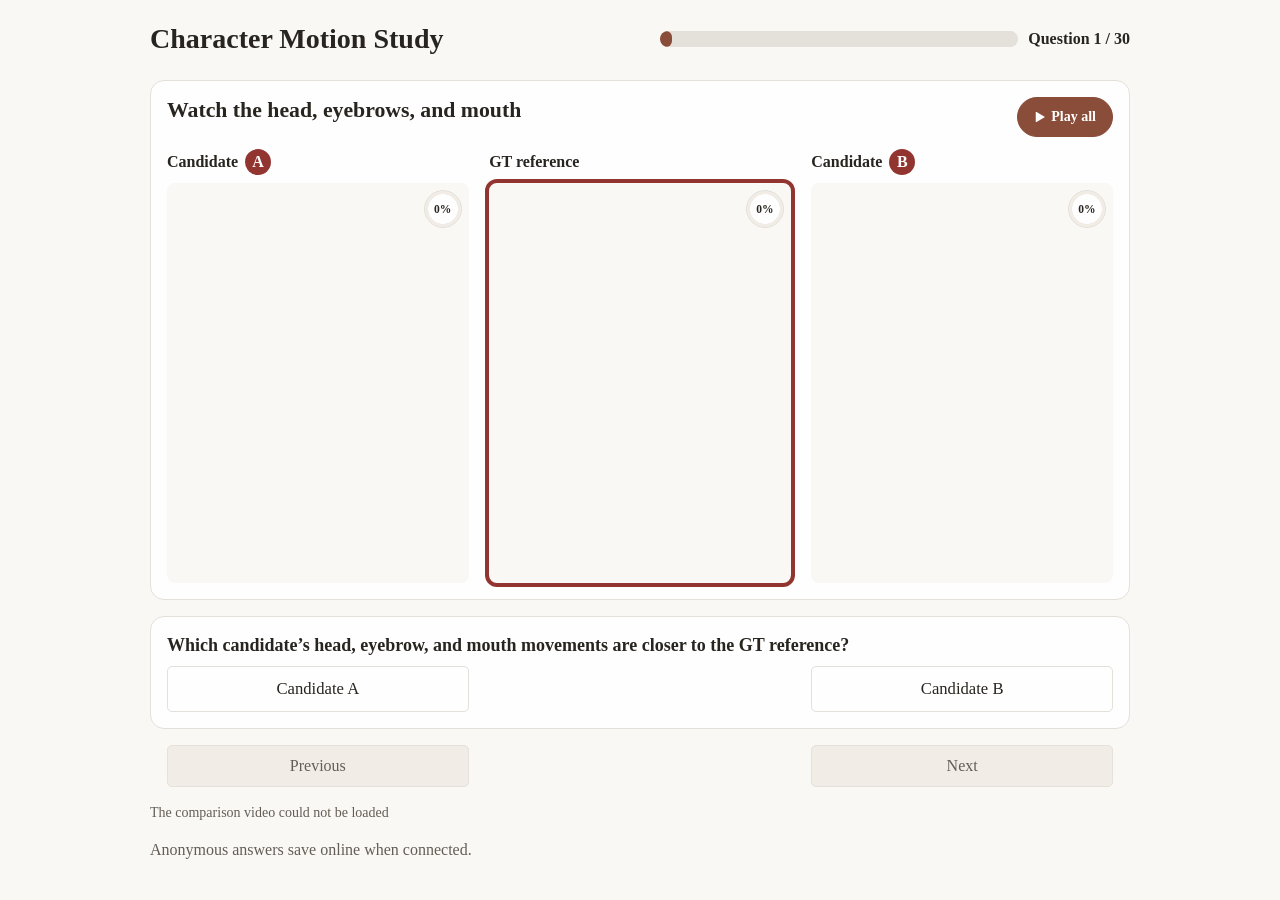
==== index.html @ 1c2cba9b "Place questionnaire navigation outside the answer panel in v23" ====
<!doctype html>
<html lang="en">
<head>
  <meta charset="utf-8">
  <meta name="viewport" content="width=device-width, initial-scale=1">
  <meta name="color-scheme" content="light">
  <title>Character Motion Study</title>
  <link rel="icon" href="data:,">
  <link rel="stylesheet" href="style.css?v=23">
  <script defer src="study-data.js?v=23"></script>
  <script defer src="trios.js?v=23"></script>
  <script defer src="app.js?v=23"></script>
</head>
<body>
  <header class="site-header">
    <div class="page-width header-inner">
      <div class="site-identity">
        <h1>Character Motion Study</h1>
      </div>
      <div id="progress-display" hidden>
        <progress id="progress" class="study-progress" aria-label="Question progress"></progress>
        <span id="progress-count" aria-hidden="true"></span>
      </div>
    </div>
  </header>

  <main class="page-width">
    <section id="trial-screen" class="trial-layout" aria-label="Study question" hidden>
      <section id="candidates" class="panel" aria-label="Videos to judge"></section>
      <section class="panel response-panel" aria-label="Your answer">
        <div id="answers"></div>
      </section>
      <nav class="question-nav" aria-label="Question navigation">
        <button id="previous" class="button" type="button">Previous</button>
        <button id="continue" class="button button-primary" type="button" disabled>Next</button>
      </nav>
      <p id="feedback" class="status" role="status"></p>
    </section>

    <section id="finish-screen" class="panel standalone-panel" aria-labelledby="finish-title" hidden>
      <h2 id="finish-title">Session complete</h2>
      <p id="finish-message" role="status"></p>
      <div class="button-group">
        <button id="download-csv" class="button button-primary" type="button">Download CSV</button>
        <button id="download-json" class="button" type="button">Download JSON</button>
        <button id="new-session" class="button" type="button">Start a new participant</button>
      </div>
    </section>

    <footer class="save-tools">
      <p id="sync-status" role="status"></p>
    </footer>
    <noscript><p>This study needs JavaScript to show the clips and save answers</p></noscript>
  </main>
</body>
</html>
---- style.css ----
:root {
  --panel-padding: 16px;
  color-scheme: light;
  --paper: #faf8f4;
  --card: #fefefe;
  --ink: #28241f;
  --muted: #635d55;
  --line: #e4e0da;
  --line-strong: #b5a798;
  --accent: #894d39;
  --accent-hover: #6d2f20;
  --accent-pale: #f6ede5;
  --neutral-pale: #f1ede6;
  --media-backdrop: #eeebe5;
  --badge-red: #92342f;
  font-family: Georgia, "Times New Roman", serif;
  font-size: 16px;
}

*, *::before, *::after { box-sizing: border-box; }
[hidden] { display: none !important; }
body { margin: 0; color: var(--ink); background: var(--paper); line-height: 1.4; }
button, input, select { font: inherit; }
button:not(:disabled) { cursor: pointer; }
button:disabled { cursor: not-allowed; }
:focus-visible { outline: 2px solid var(--accent); outline-offset: 3px; }
h1, h2, h3, p { margin: 0; }

.page-width { width: min(100% - 48px, 1440px); margin-inline: auto; }
.site-header { padding-top: 10px; }
.header-inner {
  display: flex;
  justify-content: space-between;
  align-items: center;
  gap: 12px 24px;
  min-height: 58px;
}
.site-identity { display: flex; flex-wrap: wrap; align-items: center; gap: 6px 16px; }
.site-identity h1 { font-size: clamp(1.25rem, 2.3vw, 1.75rem); line-height: 1.15; font-weight: 700; }
.mode-badge {
  border: 1px solid #e6cdbc;
  border-radius: 4px;
  padding: 2px 7px;
  background: var(--accent-pale);
  color: var(--accent);
  font-size: .875rem;
}
#progress-display { display: flex; align-items: center; justify-content: flex-end; gap: 10px; margin-inline-start: auto; max-width: 100%; }
#progress-count { white-space: nowrap; font-weight: bold; font-variant-numeric: tabular-nums; }
.study-progress {
  appearance: none; width: clamp(100px, 28vw, 360px); height: 16px;
  border: 0; border-radius: 999px; overflow: hidden; background: var(--line);
}
.study-progress::-webkit-progress-bar { background: var(--line); border-radius: 999px; }
.study-progress::-webkit-progress-value { background: var(--accent); border-radius: 999px; }
.study-progress::-moz-progress-bar { background: var(--accent); border-radius: 999px; }

main.page-width { padding-block: 12px; }
.panel { background: var(--card); border: 1px solid var(--line); border-radius: 14px; padding: var(--panel-padding); }
.standalone-panel { width: min(100%, 620px); padding: clamp(20px, 4vw, 36px); margin: clamp(16px, 10vh, 105px) auto 0; }
.standalone-panel > h2 { font-size: clamp(1.5rem, 3vw, 2rem); margin-bottom: 8px; line-height: 1.2; }
.standalone-panel > p { margin-bottom: 18px; color: var(--muted); }
.setup-fields { display: grid; grid-template-columns: minmax(0, 1fr); gap: 12px; }
.setup-fields label { display: grid; gap: 6px; color: var(--ink); }
.setup-fields :is(input, select) {
  display: block;
  width: 100%;
  min-height: 42px;
  border: 1px solid var(--line-strong);
  border-radius: 5px;
  padding: 8px 10px;
  color: var(--ink);
  background-color: #fff;
}
.setup-fields select {
  appearance: none;
  padding-right: 28px;
  background-image: linear-gradient(45deg, transparent 50%, var(--muted) 50%),
    linear-gradient(135deg, var(--muted) 50%, transparent 50%);
  background-position: right 14px center, right 9px center;
  background-size: 5px 5px;
  background-repeat: no-repeat;
}
#start-status:not(:empty) { margin-top: 12px; }
#start-form .button-group { margin-top: 18px; }

.trial-layout {
  display: grid;
  grid-template-columns: minmax(0, 1fr);
  align-items: start;
  gap: 16px;
}
.guidance-panel { align-self: stretch; display: flex; flex-direction: column; }
.guide-steps { list-style: none; margin: 0; padding: 0; }
.guide-steps > li + li { border-top: 1px solid var(--line); margin-top: 14px; padding-top: 14px; }
.guide-steps h2 { font-size: 1.07rem; line-height: 1.3; }
.step-number { margin-right: .5em; color: var(--accent); }
.guide-steps p { margin-top: 4px; line-height: 1.45; }
.guidance-panel > button { margin-top: 16px; }
.question-content { min-width: 0; align-self: stretch; display: grid; gap: 16px; }
.section-title {
  display: grid; grid-template-columns: minmax(0, 1fr) auto;
  row-gap: 2px; align-items: center; margin-bottom: 12px;
}
.section-title h2 { grid-column: 1; font-size: clamp(1.12rem, 1.7vw, 1.45rem); line-height: 1.25; }
.eyebrow { grid-column: 1; color: var(--accent); font-weight: bold; font-size: .82rem; letter-spacing: .08em; text-transform: uppercase; }
.reference-grid, .actor-views, .candidate-grid { display: grid; gap: 14px; }
.reference-grid, .actor-views { grid-template-columns: repeat(3, minmax(0, 1fr)); }
.candidate-grid { grid-template-columns: repeat(2, minmax(0, 1fr)); }
.candidate-grid--single { grid-template-columns: minmax(0, 480px); justify-content: center; }
.video-card {
  min-width: 0; display: grid; grid-template-columns: 1fr auto;
  grid-template-areas: "label play" "frame frame"; gap: 8px; align-content: start; align-items: center;
}
.candidate-grid .video-card, .actor-group { padding: 10px; border: 1px solid var(--line); border-radius: 10px; }
.video-label { grid-area: label; font-size: 1rem; font-weight: bold; }
.candidate-label { display: flex; gap: 7px; align-items: center; }
.candidate-key {
  display: inline-grid; place-items: center; width: 26px; height: 26px;
  border-radius: 50%; background: var(--badge-red); color: white;
}
.media-frame {
  grid-area: frame; position: relative; width: 100%; aspect-ratio: 196 / 260; align-self: start;
  border-radius: 8px; overflow: hidden; background: var(--paper);
}
.media-frame video { display: block; width: 100%; height: 100%; object-fit: cover; }
.media-frame video:focus-visible { outline-offset: -3px; }
/* The bundled square frames contain a 196 × 260 portrait starting at (58, 0).
   Position the original frame at a uniform scale for both candidates and all views. */
.media-frame--matte video {
  position: absolute; top: 0; left: -29.5918367%;
  width: 163.2653061%; height: auto; max-width: none;
}
.watch-badge {
  --watched: 0%; position: absolute; right: 7px; top: 7px;
  display: grid; place-items: center; width: 38px; height: 38px;
  border: 1px solid var(--line); border-radius: 50%; color: var(--ink);
  background: radial-gradient(closest-side, var(--card) 81%, transparent 83%),
    conic-gradient(var(--accent) var(--watched), var(--neutral-pale) 0);
  font-size: .72rem; font-weight: bold; pointer-events: none;
}
.reference-grid--actors { gap: 10px; }
.actor-group { min-width: 0; }
.actor-group h3 { font-size: 1rem; margin-bottom: 8px; }
.actor-views { gap: 5px; }
.actor-views .video-card { grid-template-columns: minmax(0, 1fr); grid-template-areas: "label" "frame" "play"; gap: 4px; }
.actor-views .video-label { font-size: .85rem; }
.actor-views .play-button { justify-self: start; }
.button, .play-button {
  min-height: 38px;
  border: 1px solid var(--line-strong);
  border-radius: 5px;
  padding: 7px 12px;
  color: var(--ink);
  background: var(--card);
  line-height: 1.15;
}
.button:hover:not(:disabled), .play-button:hover:not(:disabled) { background: var(--neutral-pale); }
.button-primary { color: white; background: var(--accent); border-color: var(--accent); }
.button-primary:hover:not(:disabled) { color: white; background: var(--accent-hover); border-color: var(--accent-hover); }
.button:disabled, .play-button:disabled { color: var(--muted); background: var(--neutral-pale); border-color: var(--line); }
.button-group { display: flex; flex-wrap: wrap; gap: 8px; }
.play-button {
  grid-area: play;
  justify-self: end;
  display: inline-flex;
  align-items: center;
  justify-content: center;
  gap: .45em;
  min-height: 34px;
  padding: 5px 12px;
  border: 1px solid #d2bdb2;
  border-radius: 999px;
  background: #fcf7f3;
  color: var(--accent);
  font-size: .875rem;
  font-weight: 700;
  transition: background-color 140ms, border-color 140ms;
}
.play-button::before {
  content: "";
  width: .75em;
  height: .78em;
  background: currentColor;
  clip-path: polygon(12% 0, 100% 50%, 12% 100%);
}
.play-button[data-state="pause"]::before {
  clip-path: polygon(0 0, 33% 0, 33% 100%, 0 100%, 0 0, 67% 0, 100% 0, 100% 100%, 67% 100%, 67% 0);
}
.play-button:hover:not(:disabled) { background: #f2e7df; border-color: var(--accent); }
.section-title .play-both {
  grid-column: 2;
  grid-row: 1 / 3;
  margin-left: 8px;
  padding-inline: 16px;
  min-height: 40px;
  color: white;
  background: var(--accent);
  border-color: var(--accent);
}
.play-both:hover:not(:disabled) { background: var(--accent-hover); }
#candidates video { cursor: pointer; }
.reference-grid--actors .play-button { min-height: 28px; padding: 3px 7px; }

.answers-panel { display: grid; grid-template-columns: minmax(0, 1fr); gap: 16px; }
.answer-group {
  border: 0;
  margin: 0;
  padding: 0;
  min-width: 0;
}
.answer-group + .answer-group { padding-top: 5px; border-top: 1px solid var(--line); }
.answer-group legend { margin: 0 0 8px; padding: 0; color: var(--ink); font-weight: bold; font-size: 1.125rem; }
.question-number {
  display: inline-grid; place-items: center; min-width: 1.55em; height: 1.55em;
  margin-right: .25em; border-radius: 50%; color: white; background: var(--badge-red);
  font-variant-numeric: tabular-nums;
}
.options { display: flex; flex-wrap: wrap; align-items: center; gap: 4px 6px; }
.option {
  position: relative;
  display: inline-flex;
  align-items: center;
  color: var(--ink);
  background-color: var(--card);
  min-height: 30px;
  border: 1px solid var(--line);
  border-radius: 5px;
  padding: 4px 8px;
  font-size: .875rem;
  line-height: 1.25;
  cursor: pointer;
}
.answer-group:not(#reason-tags) .options {
  display: grid;
  grid-auto-flow: column;
  grid-auto-columns: minmax(0, 1fr);
  align-items: stretch;
}
.answer-group:not(#reason-tags) .option {
  justify-content: center;
  min-width: 0;
  min-height: 46px;
  padding: 7px clamp(4px, 1vw, 14px);
  font-size: clamp(1rem, 1.3vw, 1.125rem);
  text-align: center;
}
.option:hover { border-color: var(--line-strong); }
.option input {
  position: absolute;
  width: 1px;
  height: 1px;
  margin: 0;
  clip-path: inset(50%);
  overflow: hidden;
}
.option:has(input:checked) {
  color: white;
  background-color: var(--accent);
  border-color: var(--accent);
}
.option:has(input:focus-visible) {
  outline: 2px solid var(--accent);
  outline-offset: 3px;
}
@media (prefers-reduced-motion: no-preference) {
  .option { transition: background-color 200ms ease-out, color 200ms ease-out, border-color 200ms ease-out; }
}
@media (forced-colors: active) {
  .option:has(input:checked) {
    forced-color-adjust: none;
    color: HighlightText;
    background-color: Highlight;
    border-color: Highlight;
  }
  .option:has(input:focus-visible) { outline-color: CanvasText; }
}
.reason-number { font-variant-numeric: tabular-nums; }

.action-row { display: flex; justify-content: space-between; align-items: center; gap: 10px; }
.status { min-width: 0; color: var(--muted); font-size: .875rem; }
.status:empty { display: none; }


@media (max-width: 1050px) {
  .reference-grid--actors { grid-template-columns: 1fr; }
  .actor-views .video-card { grid-template-columns: 1fr auto; grid-template-areas: "label play" "frame frame"; }
}
@media (max-width: 800px) {
  .page-width { width: calc(100% - 24px); }
  .trial-layout { grid-template-columns: minmax(0, 1fr); gap: 12px; }
  .guidance-panel { position: static; }
  .guide-steps > li + li { padding-top: 9px; margin-top: 9px; }
}
@media (max-width: 520px) {
  .page-width { width: calc(100% - 16px); }
  :root { --panel-padding: 10px; }
  .standalone-panel { padding: 16px; }
  .header-inner { padding-block: 6px; flex-wrap: wrap; }
  .reference-grid, .candidate-grid, .actor-views { gap: 6px; }
  .video-card, .actor-views .video-card { grid-template-columns: minmax(0, 1fr); grid-template-areas: "label" "frame" "play"; }
  .play-button { justify-self: start; }
  .watch-badge { width: 30px; height: 30px; }
  .candidate-grid .video-card { padding: 6px; }
  .setup-fields { grid-template-columns: 1fr; }
}

/* Share label and frame tracks so a wrapping label cannot push just one clip down. */
.video-card { grid-row: span 2; grid-template-rows: subgrid; }
.actor-views .video-card { grid-row: span 3; }
@media (min-width: 521px) and (max-width: 1050px) {
  .actor-views .video-card { grid-row: span 2; }
}
@media (max-width: 520px) {
  .video-card { grid-row: span 3; }
}

.reference-grid--scene { grid-template-columns: minmax(0, 310px); justify-content: center; }

.trio-frame canvas { display: block; width: 100%; height: 100%; cursor: pointer; }
.trio-clock { position: absolute; width: 1px; height: 1px; opacity: 0; pointer-events: none; }

.trio-row {
  display: grid;
  grid-template-columns: repeat(3, minmax(0, 1fr));
  gap: 8px var(--trio-gap);
}
.trio-row .video-card {
  position: relative;
  grid-row: span 2;
  grid-template-columns: minmax(0, 1fr);
  grid-template-areas: "label" "frame";
}
.trio-frame:has(#reference-picture) { outline: 4px solid var(--badge-red); }
@media (max-width: 520px) {
  .trio-row .video-label { font-size: .82rem; gap: 3px; }
  .trio-row .candidate-key { width: 19px; height: 19px; flex: none; }
}

.step-timeline > li {
  position: relative;
  padding: 2px 0 20px 39px;
}
.step-timeline > li + li { border: 0; margin: 0; padding-top: 2px; }
.step-timeline > li:last-child { padding-bottom: 0; }
.step-timeline > li:not(:last-child)::before {
  content: "";
  position: absolute;
  top: 28px;
  bottom: 0;
  left: 13px;
  width: 2px;
  background: #ccb4a8;
}
.step-timeline .step-number {
  position: absolute;
  top: 0; left: 0;
  display: grid;
  place-items: center;
  width: 28px; height: 28px;
  border: 1px solid var(--accent);
  border-radius: 50%;
  background: var(--badge-red); color: white; border-color: var(--badge-red);
  font-size: .95rem;
}

.step-details { list-style: disc; padding-inline-start: 1.05em; margin: 7px 0 0; }
.step-details > li + li { margin-top: 4px; }
.step-details > li::marker { color: var(--accent); }
.navigation-block { margin-top: auto; padding-top: 18px; }
.navigation-block .status:not(:empty) { margin-bottom: 8px; }
.question-nav { display: grid; grid-template-columns: repeat(2, minmax(0, 1fr)); gap: 6px; }
.question-nav .button { min-width: 0; margin: 0; padding-inline: 5px; }
#reason-tags > .options { display: grid; gap: 10px; }
#reason-tags > .options > .option { justify-self: start; }
.face-options { display: grid; grid-template-columns: repeat(3, minmax(0, 1fr)); gap: 6px; }
.face-options .option { min-width: 0; font-size: 1rem; }
@media (max-width: 520px) {
  .face-options .option { flex-direction: column; text-align: center; padding-inline: 4px; }
}

.guidance-panel > h2 { font-size: 1.125rem; margin-bottom: .5rem; }
.save-tools { display: flex; align-items: center; flex-wrap: wrap; gap: 12px; margin: 16px 0; color: var(--muted); }


/* A, the reference, and B share the same column widths in both panels. */
main.page-width, .header-inner { max-width: 980px; }
.trial-layout { --trio-gap: clamp(8px, 1.6vw, 24px); }
.trio-row, .response-panel .answer-group .options, .trial-layout > .question-nav {
  display: grid;
  grid-template-columns: repeat(3, minmax(0, 1fr));
  column-gap: var(--trio-gap);
}
.response-panel .option:last-child, .question-nav #continue { grid-column: 3; }
.trial-layout > .question-nav { padding-inline: calc(var(--panel-padding) + 1px); }
.trial-layout > .question-nav .button { min-height: 42px; }
@media (max-width: 520px) {
  .watch-badge { width: 27px; height: 27px; right: 3px; top: 3px; font-size: .64rem; }
  .section-title .play-both { padding-inline: 10px; }
}
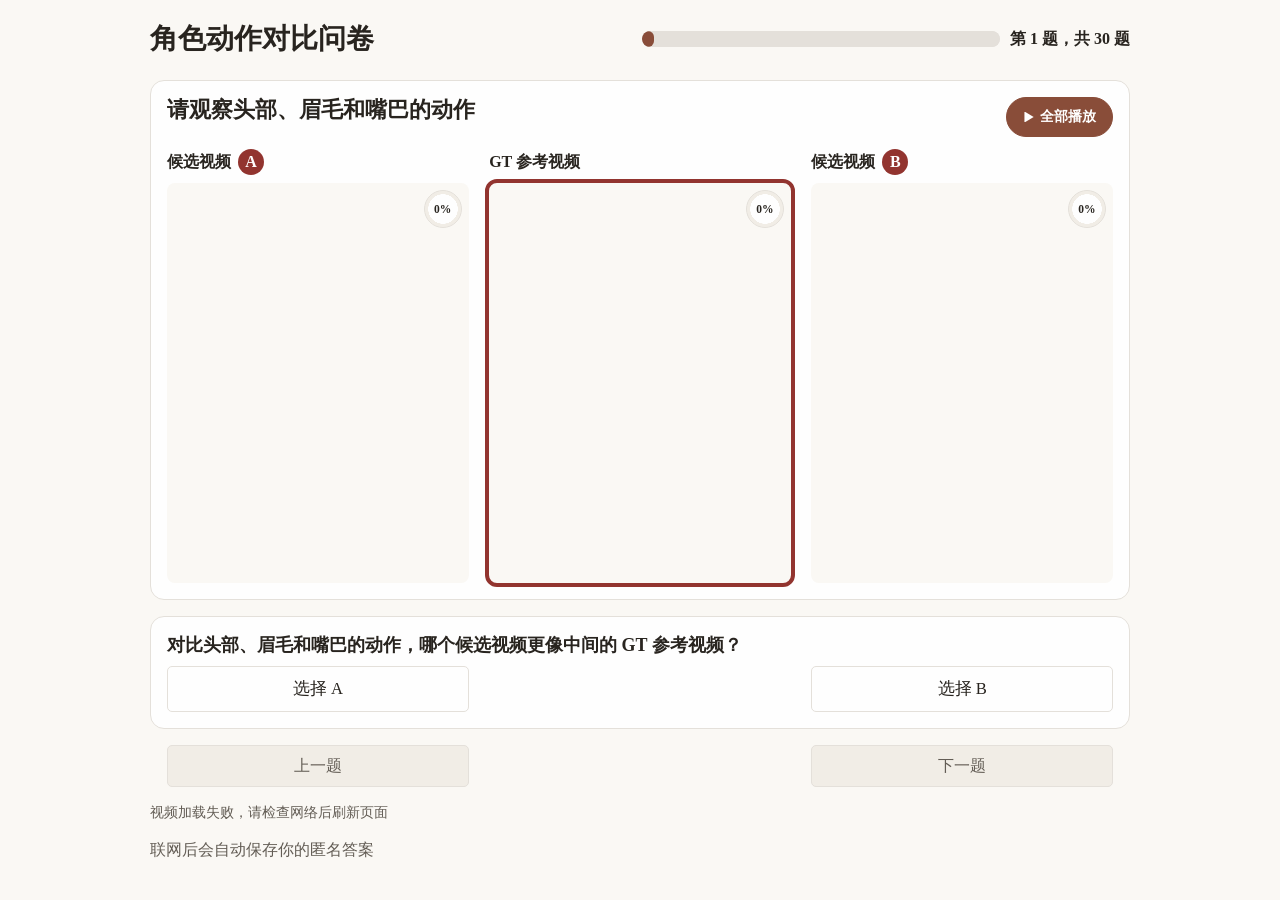
==== commit c05d2c4d: "Localize questionnaire and results dashboard to Simplified Chinese in v25" ====
--- a/index.html
+++ b/index.html
@@ -1,56 +1,50 @@
 <!doctype html>
-<html lang="en">
+<html lang="zh-CN">
 <head>
   <meta charset="utf-8">
   <meta name="viewport" content="width=device-width, initial-scale=1">
   <meta name="color-scheme" content="light">
-  <title>Character Motion Study</title>
+  <title>角色动作对比问卷</title>
   <link rel="icon" href="data:,">
-  <link rel="stylesheet" href="style.css?v=23">
-  <script defer src="study-data.js?v=23"></script>
-  <script defer src="trios.js?v=23"></script>
-  <script defer src="app.js?v=23"></script>
+  <link rel="stylesheet" href="style.css?v=25">
+  <script defer src="study-data.js?v=25"></script>
+  <script defer src="trios.js?v=25"></script>
+  <script defer src="app.js?v=25"></script>
 </head>
 <body>
-  <header class="site-header">
+  <header id="study-header" class="site-header" hidden>
     <div class="page-width header-inner">
       <div class="site-identity">
-        <h1>Character Motion Study</h1>
+        <h1>角色动作对比问卷</h1>
       </div>
       <div id="progress-display" hidden>
-        <progress id="progress" class="study-progress" aria-label="Question progress"></progress>
+        <progress id="progress" class="study-progress" aria-label="答题进度"></progress>
         <span id="progress-count" aria-hidden="true"></span>
       </div>
     </div>
   </header>
 
   <main class="page-width">
-    <section id="trial-screen" class="trial-layout" aria-label="Study question" hidden>
-      <section id="candidates" class="panel" aria-label="Videos to judge"></section>
-      <section class="panel response-panel" aria-label="Your answer">
+    <section id="trial-screen" class="trial-layout" aria-label="当前题目" hidden>
+      <section id="candidates" class="panel" aria-label="待比较的视频"></section>
+      <section class="panel response-panel" aria-label="你的选择">
         <div id="answers"></div>
       </section>
-      <nav class="question-nav" aria-label="Question navigation">
-        <button id="previous" class="button" type="button">Previous</button>
-        <button id="continue" class="button button-primary" type="button" disabled>Next</button>
+      <nav class="question-nav" aria-label="题目导航">
+        <button id="previous" class="button" type="button">上一题</button>
+        <button id="continue" class="button button-primary" type="button" disabled>下一题</button>
       </nav>
       <p id="feedback" class="status" role="status"></p>
     </section>
 
-    <section id="finish-screen" class="panel standalone-panel" aria-labelledby="finish-title" hidden>
-      <h2 id="finish-title">Session complete</h2>
-      <p id="finish-message" role="status"></p>
-      <div class="button-group">
-        <button id="download-csv" class="button button-primary" type="button">Download CSV</button>
-        <button id="download-json" class="button" type="button">Download JSON</button>
-        <button id="new-session" class="button" type="button">Start a new participant</button>
-      </div>
+    <section id="finish-screen" aria-label="问卷已完成" hidden>
+      <button id="download-csv" class="button button-primary" type="button">下载 CSV</button>
     </section>
 
-    <footer class="save-tools">
+    <footer id="save-status" class="save-tools" hidden>
       <p id="sync-status" role="status"></p>
     </footer>
-    <noscript><p>This study needs JavaScript to show the clips and save answers</p></noscript>
+    <noscript><p>请启用 JavaScript，以便播放视频并保存答案</p></noscript>
   </main>
 </body>
 </html>
--- a/style.css
+++ b/style.css
@@ -398,3 +398,5 @@
   .watch-badge { width: 27px; height: 27px; right: 3px; top: 3px; font-size: .64rem; }
   .section-title .play-both { padding-inline: 10px; }
 }
+
+#finish-screen { display: grid; place-items: center; min-height: calc(100svh - 24px); }
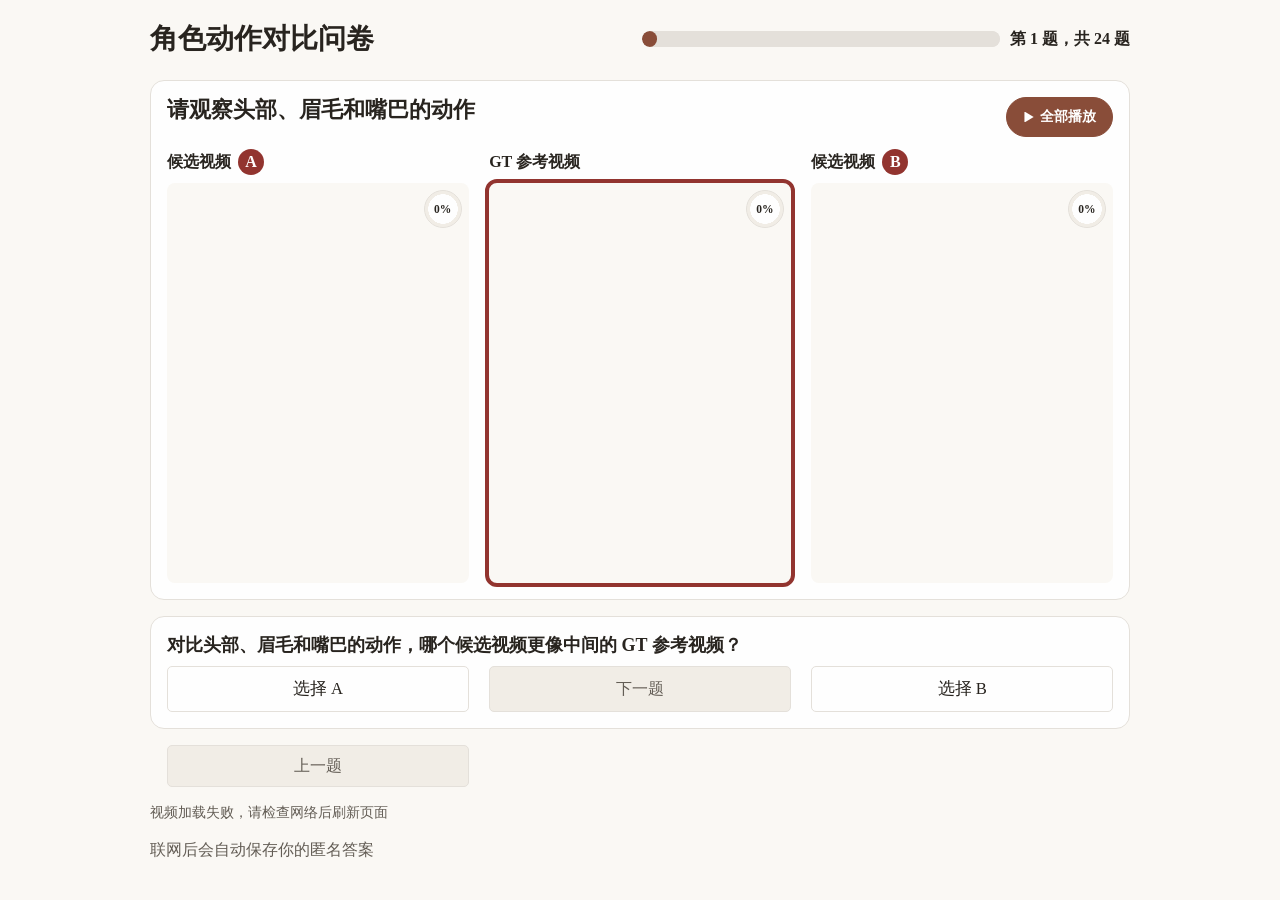
==== commit 525e600a: "Publish v28 with 24 selected comparisons and repeatable answer sheets" ====
--- a/index.html
+++ b/index.html
@@ -6,10 +6,11 @@
   <meta name="color-scheme" content="light">
   <title>角色动作对比问卷</title>
   <link rel="icon" href="data:,">
-  <link rel="stylesheet" href="style.css?v=25">
-  <script defer src="study-data.js?v=25"></script>
-  <script defer src="trios.js?v=25"></script>
-  <script defer src="app.js?v=25"></script>
+  <link rel="stylesheet" href="style.css?v=28">
+  <script defer src="study-data.js?v=28"></script>
+  <script defer src="trios.js?v=28"></script>
+  <script defer src="answer-export.js?v=28"></script>
+  <script defer src="app.js?v=28"></script>
 </head>
 <body>
   <header id="study-header" class="site-header" hidden>
@@ -38,9 +39,28 @@
     </section>
 
     <section id="finish-screen" aria-label="问卷已完成" hidden>
-      <button id="download-csv" class="button button-primary" type="button">下载 CSV</button>
+      <div id="fireworks" aria-hidden="true"></div>
+      <div class="finish-actions">
+        <p id="finish-status" role="status" aria-live="polite" aria-atomic="true"></p>
+        <button id="download-csv" class="button button-primary" type="button">下载 CSV</button>
+        <div id="wechat-export" hidden>
+          <p>要保存 CSV，请复制下载链接，粘贴到手机浏览器的地址栏。链接中含有你的答案</p>
+          <button id="copy-link" class="button button-primary" type="button">复制下载链接</button>
+          <button id="share-file" class="button" type="button" hidden>分享 CSV 文件</button>
+          <button id="copy-answers" class="button" type="button">复制答卷内容</button>
+          <textarea id="manual-copy" rows="4" readonly hidden></textarea>
+          <p id="backup-status" class="status" role="status"></p>
+        </div>
+        <button id="repeat" class="button" type="button">再答一份</button>
+      </div>
     </section>
 
+    <details id="history" hidden>
+      <summary>本机以前的答卷</summary>
+      <ul id="history-list"></ul>
+      <textarea id="history-copy" aria-label="下载链接" rows="3" readonly hidden></textarea>
+      <p id="history-status" role="status"></p>
+    </details>
     <footer id="save-status" class="save-tools" hidden>
       <p id="sync-status" role="status"></p>
     </footer>
--- a/style.css
+++ b/style.css
@@ -399,4 +399,31 @@
   .section-title .play-both { padding-inline: 10px; }
 }
 
-#finish-screen { display: grid; place-items: center; min-height: calc(100svh - 24px); }
+#finish-screen { position: relative; isolation: isolate; display: grid; place-items: center; min-height: calc(100svh - 24px); }
+
+.finish-actions { display: grid; justify-items: center; gap: 16px; text-align: center; padding: 14px; }
+#finish-status { line-height: 1.6; font-size: 1.1rem; }
+#fireworks { position: absolute; inset: 0; overflow: hidden; pointer-events: none; z-index: -1; }
+.spark {
+  position: absolute; left: var(--x); top: var(--y); width: 12px; height: 3px;
+  border-radius: 100%; background: linear-gradient(90deg, transparent, var(--color) 65%); opacity: 0;
+  animation: spark-burst 1.15s ease-out var(--delay) both;
+}
+@keyframes spark-burst {
+  0% { opacity: 0; transform: translate(0,0) rotate(var(--angle)) scale(.5); }
+  12%, 60% { opacity: .95; }
+  100% { opacity: 0; transform: translate(var(--dx),var(--dy)) rotate(var(--angle)) scale(.55); }
+}
+@media (prefers-reduced-motion: reduce) { .spark { animation: none; } }
+
+.export-page { display: grid; min-height: 95vh; place-items: center; }
+#wechat-export { display: grid; justify-items: center; gap: 12px; max-width: 28rem; }
+#wechat-export > p { text-wrap: pretty; }
+#manual-copy { width: 100%; min-width: 0; font-size: 16px; }
+
+.response-panel .options > #continue { grid-column: 2; min-width: 0; padding-inline: 4px; }
+#history { margin: 1rem auto; color: var(--muted); }
+#history summary { cursor: pointer; }
+#history-list { padding-inline-start: 1.5rem; }
+#history-list li { margin: .5rem 0; }
+#history-copy { width: 100%; font-size: 1rem; }
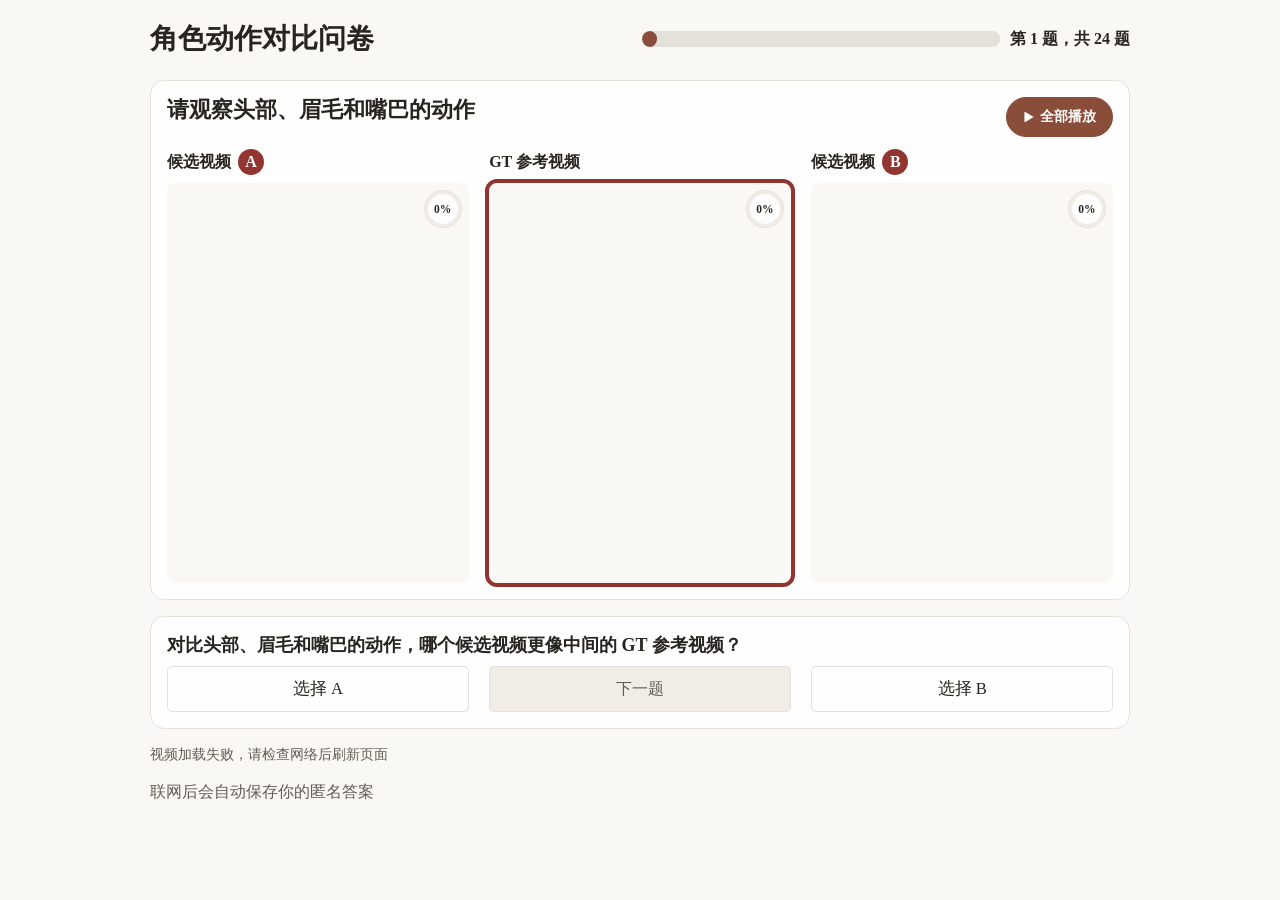
==== commit 860b49d0: "Remove the Previous button from the main questionnaire" ====
--- a/index.html
+++ b/index.html
@@ -10,7 +10,7 @@
   <script defer src="study-data.js?v=28"></script>
   <script defer src="trios.js?v=28"></script>
   <script defer src="answer-export.js?v=28"></script>
-  <script defer src="app.js?v=28"></script>
+  <script defer src="app.js?v=28.2"></script>
 </head>
 <body>
   <header id="study-header" class="site-header" hidden>
@@ -29,12 +29,10 @@
     <section id="trial-screen" class="trial-layout" aria-label="当前题目" hidden>
       <section id="candidates" class="panel" aria-label="待比较的视频"></section>
       <section class="panel response-panel" aria-label="你的选择">
-        <div id="answers"></div>
+        <div id="answers">
+          <button id="continue" class="button button-primary" type="button" disabled>下一题</button>
+        </div>
       </section>
-      <nav class="question-nav" aria-label="题目导航">
-        <button id="previous" class="button" type="button">上一题</button>
-        <button id="continue" class="button button-primary" type="button" disabled>下一题</button>
-      </nav>
       <p id="feedback" class="status" role="status"></p>
     </section>
 
